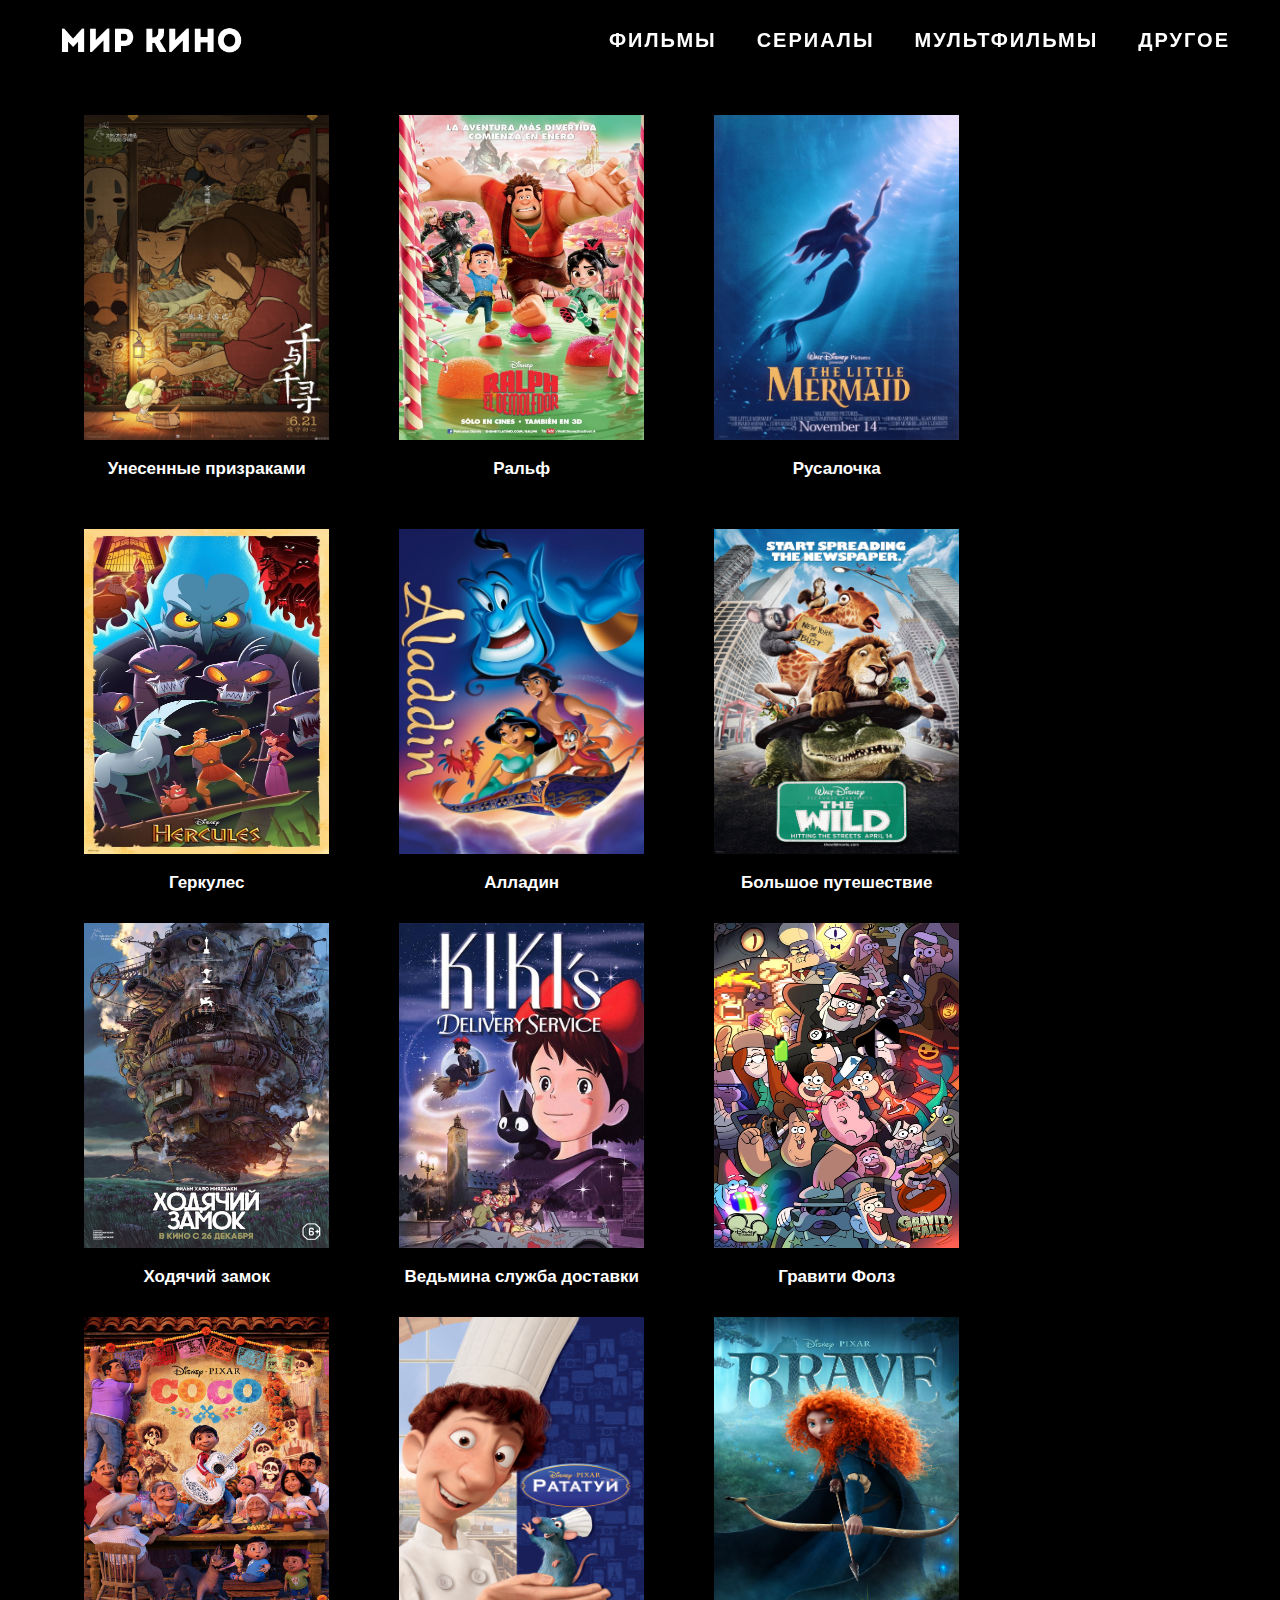
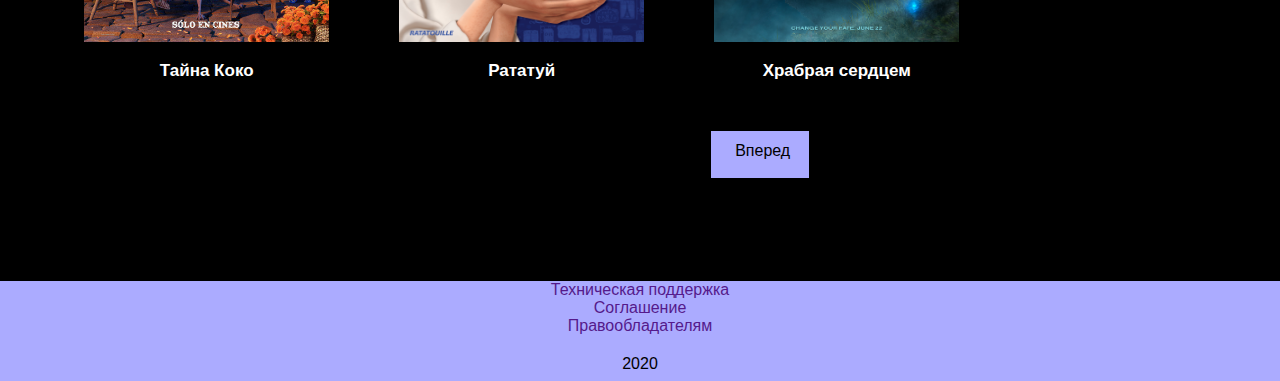
==== cartoons.html @ 436e0867 "Add files via upload" ====
<!DOCTYPE html>
<html>
<head>
	<title>Мультфильмы</title>
	<meta name="viewport" content="width=device-width, initial-scale=1, maximum-scale=1"> 
	<link rel="stylesheet" type="text/css" href="style1.css">
	<link rel="icon" href="assets\img\favicon.ico">	

	<script src="https://code.jquery.com/jquery-3.5.1.slim.min.js"></script>	
	<script type="text/javascript" src="burger.js"></script>
</head>
<body bgcolor= "black">
	<header class="headr">
			<div class='containers'>
				<div class="headrbody">
					<a href="index.html" class="headrlogo">
						<img src="assets\img\миркино2.png" >
					</a>
					<div class="headrburger">
						<span></span>
					</div>
					<nav class="headrmenu">
						<ul class="headrlist">
							<li>
								<a href="movies.html" class="headrlink">Фильмы</a>
								<ul class="submenu">
 				<li><a href="">Комедии</a></li>
 				<li><a href="">Ужасы</a></li>
 				<li><a href="">Триллеры</a></li>
 				<li><a href="">Приключения</a></li>
 				<li><a href="">Marvel</a></li>
 				<li><a href="">Фентези</a></li>
 			</ul>
							</li>
							<li>
								<a href="serial.html" class="headrlink">Сериалы</a>
								<ul class="submenu">
 				<li><a href="">Комедии</a></li>
 				<li><a href="">Ужасы</a></li>
 				<li><a href="">Триллеры</a></li>
 				<li><a href="">Netflix</a></li>
 			</ul>
							</li>
							<li>
								<a href="cartoons.html" class="headrlink">Мультфильмы</a>
								<ul class="submenu">
 				<li><a href="">Комедии</a></li>
 				<li><a href="">Ужасы</a></li>
 				<li><a href="">Триллеры</a></li>
 				<li><a href="">Приключения</a></li>
 				<li><a href="">Драмы</a></li>
 				<li><a href="">Фентези</a></li>
 			</ul>
							</li>
							<li>
								<a href="news.html" class="headrlink">Другое</a>
							</li>
						</ul>
					</nav>
				</div>
			</div>
		</header>
		
	<script type="text/javascript" src="script2.js"></script>
	<div class="wrapper">
	<div class="content">
	 <div class="movlist2">
	 	<div id = 'page01' style="display: inline-block;
    vertical-align: top;">
    <div class="box">
	<a href="">
			<img class="poster_img " src="assets\img\диснеевскиемультики\унесенные призраками.jpg">
		<br><strong class="poster_title">Унесенные призраками</strong>
	</a>
</div>
	<div class="box">
	<a href="" >
			<img class="poster_img " src="assets\img\диснеевскиемультики\ральф.jpg"><br><strong class="poster_title">Ральф</strong>
	</a>
</div>
<div class="box">
	<a href="" class="box">
			<img class="poster_img " src="assets\img\диснеевскиемультики\русалочка.jpg">
			<br><strong class="poster_title">Русалочка</strong>
	</a>
</div>
<div class="box">
	<a href="">
			<img class="poster_img " src="assets\img\диснеевскиемультики\геркулес.jpg">
			<br><strong class="poster_title">Геркулес</strong>
	</a>
</div>
<div class="box">
	<a href="">
			<img class="poster_img " src="assets\img\диснеевскиемультики\алладин.jpg">
			<br><strong class="poster_title">Алладин</strong>
	</a>
</div>
<div class="box">
	<a href="">
			<img class="poster_img " src="assets\img\диснеевскиемультики\большоепутешествие.jpg">
			<br><strong class="poster_title">Большое путешествие</strong>
	</a>
</div>

<div class="box">
	<a href="">
			<img class="poster_img " src="assets\img\диснеевскиемультики\ходячий замок.jpg">
		<br><strong class="poster_title">Ходячий замок</strong>
	</a>
</div>
<div class="box">
	<a href="">
			<img class="poster_img " src="assets\img\диснеевскиемультики\ведьдмина служба.jpeg">
		<br><strong class="poster_title">Ведьмина служба доставки</strong>
	</a>
</div>
<div class="box">
	<a href="">
			<img class="poster_img " src="assets\img\диснеевскиемультики\гравитифолз.jpg">
		<br><strong class="poster_title">Гравити Фолз</strong>
	</a>
</div>
<div class="box">
	<a href="">
			<img class="poster_img " src="assets\img\диснеевскиемультики\тайнакоко.jpg">
		<br><strong class="poster_title">Тайна Коко</strong>
	</a>
</div>
<div class="box">
	<a href="">
			<img class="poster_img " src="assets\img\диснеевскиемультики\рататуй.jpg">
		<br><strong class="poster_title">Рататуй</strong>
	</a>
</div>
<div class="box">
	<a href="">
			<img class="poster_img " src="assets\img\диснеевскиемультики\храбрая.jpg">
		<br><strong class="poster_title">Храбрая сердцем</strong>
	</a>
</div>
<div class="buttons">
	<div ></div>
<div class="button" id="bt2">
<a href = '#' onclick = "document.getElementById('page01').style.display='none'; document.getElementById('page02').style.display='block';">Вперед</a>
</div>
</div>
</div>
<div id = 'page02' style='display: none'><div class="box">
	<a href="">
			<img class="poster_img " src="assets\img\диснеевскиемультики\принцесса и лягушка.jpg">
		<br><strong class="poster_title">Принцесса и лягушка</strong>
	</a>
</div>
<div class="box">
	<a href="">
			<img class="poster_img " src="assets\img\диснеевскиемультики\питерпэн.jpg">
		<br><strong class="poster_title">Питер Пэн</strong>
	</a>
</div>
<div class="box">
	<a href="">
			<img class="poster_img " src="assets\img\диснеевскиемультики\мулан.jpg">
		<br><strong class="poster_title">Мулан</strong>
	</a>
</div>
<div class="box">
	<a href="">
			<img class="poster_img " src="assets\img\диснеевскиемультики\моана.jpg">
		<br><strong class="poster_title">Моана</strong>
	</a>
</div>
<div class="box">
	<a href="">
			<img class="poster_img " src="assets\img\диснеевскиемультики\кунфупанда.jpg">
		<br><strong class="poster_title">Кунфу-панда</strong>
	</a>
</div>
<div class="box">
	<a href="">
			<img class="poster_img " src="assets\img\диснеевскиемультики\в поисках немо.jpg">
		<br><strong class="poster_title">В поисках Немо</strong>
	</a>
</div>
<div class="box">
	<a href="">
			<img class="poster_img " src="assets\img\диснеевскиемультики\анастасия.jpg">
		<br><strong class="poster_title">Анастасия</strong>
	</a>
</div>
<div class="box">
	<a href="">
			<img class="poster_img " src="assets\img\диснеевскиемультики\зверополис.jpg">
		<br><strong class="poster_title">Зверополис</strong>
	</a>
</div>
<div class="box">
	<a href="">
			<img class="poster_img " src="assets\img\диснеевскиемультики\красавицаичудовище.jpg">
		<br><strong class="poster_title">Красавица и чудовище</strong>
	</a>
</div>
<div class="box">
	<a href="">
			<img class="poster_img " src="assets\img\диснеевскиемультики\мадагаскар.jpg">
		<br><strong class="poster_title">Мадагаскар</strong>
	</a>
</div>
<div class="box">
	<a href="">
			<img class="poster_img " src="assets\img\диснеевскиемультики\суперсемейка.jpg">
		<br><strong class="poster_title">Суперсемейка</strong>
	</a>
</div>
<div class="box">
	<a href="">
			<img class="poster_img " src="assets\img\диснеевскиемультики\шрек.jpg">
		<br><strong class="poster_title">Шрек</strong>
	</a>
</div>
<div class="buttons">
<div class="button">
<a href = '#' onclick = "document.getElementById('page02').style.display='none'; document.getElementById('page01').style.display='block';">Назад</a>
</div>
</div>
<div class="buttons">
<div class="button2">
 <a  href = '#' onclick = "document.getElementById('page02').style.display='none'; document.getElementById('page03').style.display='block';">Вперед</a>
</div>
</div>
</div>

<div id = 'page03' style="display: none;">
<div class="box">
	<a href="">
			<img class="poster_img " src="assets\img\диснеевскиемультики\смерть.jpg">
		<br><strong class="poster_title">Любовь, смерть и роботы</strong>
	</a>
</div>
<div class="box">
	<a href="">
			<img class="poster_img " src="assets\img\хеллоуин\коралинавстране.jpg">
		<br><strong class="poster_title">Коралина в стране Кошмаров</strong>
	</a>
</div>
	<div class="box">
	<a href="" >
			<img class="poster_img " src="assets\img\хеллоуин\трупневесты.jpg">
			<br><strong class="poster_title">Труп невесты</strong>
	</a>
</div>
<div class="box">
	<a href="" class="box">
			<img class="poster_img " src="assets\img\хеллоуин\кошмарпередрождеством.jpg">
			<br><strong class="poster_title">Кошмар перед Рождеством</strong>
	</a>
</div>
<div class="box">
	<a href="">
			<img class="poster_img " src="assets\img\диснеевскиемультики\братец.jpg">
			<br><strong class="poster_title">Братец медвежонок</strong>
	</a>
</div>
<div class="box">
	<a href="">
			<img class="poster_img " src="assets\img\диснеевскиемультики\дом.jpg">
			<br><strong class="poster_title">Дом</strong>
	</a>
</div>
<div class="box">
	<a href="">
			<img class="poster_img " src="assets\img\диснеевскиемультики\вгости.jpg">
			<br><strong class="poster_title">В гости к Робинсонам</strong>
	</a>
</div>
<div class="box">
	<a href="">
			<img class="poster_img " src="assets\img\диснеевскиемультики\чипидейл.jpg">
			<br><strong class="poster_title">Чип и Дейл спешат на помощь</strong>
	</a>
</div>
<div class="buttons">
<div class="button">
<a href = '#'  onclick = "document.getElementById('page03').style.display='none'; document.getElementById('page02').style.display='block';">Назад</a>
</div>
</div>
</div>
</div>
</div>
<div class="footer">
       <a href="">Техническая поддержка</a> <br>
       <a href="">Соглашение</a> <br>
       <a href=""> Правообладателям</a><br>
        <p>2020
        </p>  
        </div>
</div>
</body>
</html>
---- style1.css ----
* {
  margin: 0;
  padding: 0;
}
html,
body {
  height: 100%;
}
.wrapper {
  display: flex;
  flex-direction: column;
  min-height: 100%;
  position: relative;
}

/*FOOTER*/
.footer {
  flex: 0 0 auto;
}
.footer{
  background-color: #ababff;
  width: 100%;
  height: 100px;
  text-align: center;
  flex: 0 0 auto;
}
.footer p{
  margin-top: 20px;
  color: black;
  font-family: "Gothic", sans-serif;
}
.footer a{
  text-decoration:none;
  font-family: 'Gothic', sans-serif; 
  margin-top: 5px;
  size: 10px    color: black;
  }

/*HEADER*/
body{
  background-attachment: fixed;
}
.headrburger {
  display: none;
}
.headr {
  position: fixed;
  width: 100%;
  top: 0;
  left: 0;
  z-index: 50;
}
.headr::before {
  content: '';
  position: absolute;
  top: 0;
  left: 0;
  width: 100%;
  height: 100%;
  background-color: black;
  z-index: 2;
}
.containers {
  max-width: 1180px;
  margin: 0px auto;
  padding: 0px 10px;
}
.headrbody {
  position: relative;
  display: flex;
  justify-content: space-between; 
  height: 80px;
  align-items: center;
}
.headrlogo {
  flex: 0 0 200px;
  overflow: hidden;
  position: relative;
  z-index: 3;
}
.headrlogo img{
  max-width: 100%;
  display: block;
}

.headrlist{
  text-align: center;
  display: flex;
  position: relative;
  z-index: 2;
}
.headrlist li{
  list-style: none;
  margin: 0px 0px 0px 20px;
}
.headrlink {
  color: white;
  text-transform: uppercase;
  font-size: 18px;
  font-weight: 900;
  text-decoration: none;
}

.headrlist li a:hover { color: #ababff; }
.submenu li a:hover{
  color:black;

}
.submenu {
  background: #ababff;
  position: absolute;
  left:0;
  top: 90%;
  z-index: 5;
  width: 660px;
  opacity: 0;
  text-align: left;
  transform: scaleY(0);
  transform-origin: 0 0;
  transition: .5s ease-in-out;
}
.submenu a {
  color: white;
  text-align: center;
  padding: 10px 0px;
  font-size: 17px;
  border-bottom: 3px solid rgba(255,255,255,.1);
}
.submenu li:last-child a { border-bottom: none; }
.submenu li{
    float: left;
    position: relative;
}
.submenu li>ul{
    position: absolute;
    top: 50px;;
    display: none;
}
.submenu li:hover>ul{
    display: block;
    width: 250px;
}
.submenu li:hover >ul>li{
    float: none;
}
.headrlist > li:hover .submenu {
  opacity: 1;
  transform: scaleY(1);
}
.headrlist a {
  text-decoration: none;
  display: block;
  position: relative;
  line-height: 110px;
  padding-left: 20px;
  font-size: 20px;
  letter-spacing: 2px;
  font-family: 'Century Gothic', sans-serif;
  font-weight: bold;
  color: white;
  transition:.3s linear;
}
/*SLAIDER*/
.gallery{
  position: relative;
    width: 1200px;
    text-align: center;
    margin: 85px 0 0 160px ; 
}

.photo{
    position: relative;
    width: 100%;
    
}

.photo img{
    width: 100%;
    position: absolute;
    opacity: 0;
    left: 0;
    transition: opacity 3s;
}

.photo img.shown{
     opacity: 1;
}

.prv_b, .nxt_b{
position:absolute;
top:0;
display:block;
width:150px;
height:670px;
cursor:pointer;
}
.prv_b:hover, .nxt_b:hover{opacity:.6;}
.prv_b{
left:0;
background: no-repeat;
}
.nxt_b{
right:0;
background: no-repeat;
}
/*LINE*/
.title{
  padding: 700px 0 0 0;
    text-align: center;
}

.title h2 {
    color: #FFF;
    display: inline-block;
    font-size: 24px;
    overflow: hidden;
}

.title h2:before,
.title h2:after {
    content: '';
    display: inline-block;
    vertical-align: middle;
    box-sizing: border-box;
    width: 100%;
    height: 2px;
    background: #ccc;
    border: solid #ccc;
    border-width: 0 25px;
    margin-left: 10px;
    margin-right: 10px;
  }

h2{
   font-family: 'Century Gothic', sans-serif;
}
.title h2:before {
    margin-left: -100%;
}

.title h2:after {
    margin-right: -100%;
}
/*CONTENT*/

.content {
  flex: 1 0 auto;
  margin: 25px 100px 100px 120px; 
}

.box{
  display: inline-block;
  vertical-align: top;
  margin-bottom:  20px;
  vertical-align: top;
  margin-right: auto;
  margin-left: auto;
  margin-right: auto;
  margin-left: auto;
  width: 311px;
  font-family: 'Century Gothic', sans-serif;
  text-align: center;
}
.box a{
  text-decoration: none; 
}
.movlist{
  width: 100%
}
.movlist2{
  margin-top: 90px;
}
.poster_img {
  height: 325px;
  width: 245px;
  margin-left: 32px;
  margin-top: 10px;
  margin-bottom: 20px;
}
.poster_title{
  font-size: 18px;
  color: white;
  margin-top: 20px;
}

/*MATRIX*/
.video{
  width: 100%;
  height: 450px;
}

.description{
  font-family: 'Verdana', sans-serif;
  position: relative;
  margin-top: 110px;
  color: white;
  text-align: justify;
  height: 900px;
}
.description h2{
  text-align: center;
  color:white;
  margin-bottom: 35px;
}
.discr_poster_img{
  height: 375px;
  width: 295px;
  float: left;
  margin-bottom: 20px;
}
.descr{
  width: 295px;
}
.und{
  margin-bottom: 10px;
}
#und{
  color: #a0a0fe;
}
.film-content{
  position: flex;
  width: 900px;
  margin: -700px 0 0 340px;
  font-family: 
}
.kp-rate,
.imdb-rate {
  display: inline-block;
  float: left;
  font-weight: 700;
  color: white;
  float: right;
}

.imdb-rate {
  margin-right: 12px;
}

.kp-rate:before,
.imdb-rate:before {
  display: inline-block;
  margin-right: 5px;
  border-radius: 3px;
  padding: 2px 5px 0 5px;
  font-weight: 400;
  content: attr(data-label);
  color: white;
}
.kp-rate:before {
  background-color: #F60;
  color: #FFF;
}

.imdb-rate:before {
  background-color: #02acd3;
  color: #fff;
}

/*CARTOONS*/
.button a, 
.button2 a{
  color: black; /* цвет текста */
  text-decoration: none; /* убирать подчёркивание у ссылок */
  user-select: none; /* убирать выделение текста */
  font-family: 'Century Gothic', sans-serif;
}
.buttons{
  display: inline-block;
}
.button{
  background: #ababff; /* фон кнопки */
  padding: .7em 1.5em; /* отступ от текста */
  outline: none; /* убирать контур в Mozilla */
  height: 25px;
  width: 50px; 
  margin-top: 30px; 
  margin-left: 540px;
}
#bt2{
  margin-left: 660px; 
}
.button2{
  background: #ababff; /* фон кнопки */
  padding: .7em 1.5em; /* отступ от текста */
  outline: none; /* убирать контур в Mozilla */
  height: 25px;
  width: 50px; 
  margin-top:  30px
  margin-left: 700px;
}
#page01 {
  display: flex;
}
#page02{
  display: flex;
}
#page03{
  display: flex;
}
/*NEWS*/
.anons-readmore a{
  color:#ababab;
  font-size:10pt;
  padding-top:2px; 
  float: right;
  text-decoration-line: none;
}
.anons-date-new {
  font:15px Arial;
  color:#ababff;
  float:right;
  width:130px;
  text-align:right;
}
.relative {
  position:relative;
  overflow:auto;
}
.shiftup10 {
  padding-top:10px;
}
.clear {
  display:block;
  clear:both;
  height:0;
  font-size:0;
  margin-bottom: 20px;
}
.anons-text {
  font-size:15px;
  color:white;
  line-height:25px;
  margin-left: 130px;
  font-family: 'Arial';
}
.new{
  color: white;
  font-family: "Century Gothic", sans-serif;
  text-align: center;
}
.newsimg {
  border:solid 1px #ababff;
  background:#ababff;
  padding:3px;
  margin-right:25px;
}
.nwtitle h3 a{
  color: #ababff;
  text-decoration: none;
  font-family: "Century Gothic", sans-serif;
}
.nwtitle h3 a:hover{
  color:;
}
.titlenew{
  color: #ababff;
  text-decoration: none;
  font-family: "Century Gothic", sans-serif;
}

/*MEDIA*/
@media (max-width: 767px){
   .headrbody {
    height: 50px;
  }
  .headrlogo{
    flex: 0 0 100px;
  }
  .headrburger {
    display: block;
    position: relative;
    width: 30px;
    height: 20px;
    z-index: 3;
    margin-left: 50px;
  }
  .headrbody{
    width: 100%;
  }
  .headrburger span{
    position: absolute;
    background-color: white;
    left: 0px;
    height: 2px;
    top: 9px;
    width: 100%;
  }
  .headrburger::before ,
  .headrburger::after {
    content: '';
    background-color: white;
    position: absolute;
    height: 2px;
    width: 100%;
    left: 0px;
  }
  .headrburger::before {
    bottom: 0;
  }
  .headrburger::after {
    top: 0;
  }
  .headrmenu {
    position: fixed;
    top: -100%;
    overflow: auto;
    left: 0;
    width: 100%;
    height: 50px;
    padding: 70px 10px 20px 40px;
    z-index: 0;
  }
  .active{
    transition: all 0.3s ease 0s;
  }
  .headrmenu.active{
    top: 0;
    background-color: #ababff;
    text-align: right;
    height: 95px;
  }
  .contents.active{
    padding: 275px 0px 0px 0px;
  }
  .headrburger.active span{
    transform: scale(0);
  }
  .headrburger.active::before{
    transform: rotate(45deg);
    bottom: 9px;
  }
  .headrburger.active::after{
    transform: rotate(-45deg);
    top: 9px;
  }
  .headrlist li a:hover { 
    color:black;
  }
  body.lock{
    overflow: hidden;
  }
  .submenu{
    display: none;
  }
}

@media (max-width: 1400px){
  .gallery{
    max-width: 100%;
    margin:85px 0  0 120px;
  }
  .prv_b, .nxt_b{
    height: 600px;
  }
  .content{
    margin:0 0 8% 4%;
  }
  .box{
    max-width: 100%;
    margin-right: auto;
    margin-left: auto;
  }
  .movlist2{
    margin-top: 105px;
    margin-left: auto;
    margin-right: 40px;
  }
  .title{
    padding: 690px 0 0 0;
  }
  .poster_img{
    margin-right: auto;
    margin-left: auto;
    margin-bottom: 15px;
  } 
  .poster_title{
    font-size: 17px;
    color: white;
  }
  .poster_title strong{
    float: left;
    margin-left: 55px;
    margin-right: 25px;
  }
  
}
@media (max-width: 1199px){
  .gallery{
    max-width: 100%;
    margin:85px 0 0 0;
  }
  .prv_b, .nxt_b{
    height: 550px;
  }
  .content{
    margin:0 0 3% 8%;
  }
  .movlist2{
    margin-top: 105px;
    margin-left: auto;
    margin-right: 40px;
  }
  .title{
    padding: 690px 0 10px 0;
  }
  .poster_img{
    width: 245px ;
    height: 335px;
    margin-left:25px;
    margin-right: 15px;
    margin-bottom: 15px;
  }
  .poster_title{
    font-size: 16px;
    color: white;
    margin-top:  0px;
  }
  .box{
    text-align: center;
    margin-right: auto;
    margin-left: auto;
  }
  .button{
    margin-left: 405px;
  }
  #bt2{
    margin-left: 510px; 
  }
  .film-content{
    width: 700px;
  }
}

@media (max-width: 767px){
  .gallery{
    width:100%;
    margin:35px 0 0 0;
  }
  .prv_b, .nxt_b{
    height: 350px;
  }
  .title{
    padding: 440px 0 0 0;
  }
  .poster_img{
    width: 245px ;
    height: 335px;
    margin-left:25px;
    margin-right: 15px;
    margin-bottom: 15px;
  }
  .content{
    margin: 0 0 3% 8%;
  }
  .movlist{
    margin-left: auto;
    margin-right: auto; 
  }
  .movlist2{
    margin-top: 105px;
    margin-left: auto;
    margin-right: 40px;
  }
  .box{
    text-align: center;
    margin-right: auto;
    margin-left: auto;
  }
  .poster_title{
    font-size: 15px;
    color: white;
    margin-top:  0px;
  }
  .description{
    height: 1100px;
  }
  .descr{
    width: 100%;
  }
  .film-content{
   position: flex;
   width: 100%;
   margin:0 0 0 0;
  }
  .kp-rate,
  .imdb-rate {
    display: inline-block;
    float: left;
    font-weight: 700;
    margin-top: 25px;
    color: white;
  } 
  .imdb-rate {
    margin-right: 12px;
  }

  .kp-rate:before,
  .imdb-rate:before {
    display: inline-block;
    margin-right: 5px;
    border-radius: 3px;
    padding: 2px 5px 0 5px;
    font-weight: 400;
    content: attr(data-label);
    color: white;
  }
  .kp-rate:before {
    background-color: #F60;
    color: #FFF;
  }
  .und{
   margin-left: 25px;
  }
  .imdb-rate:before {
    background-color: #02acd3;
    color: #fff;
  }
  .discr_poster_img{
    height: 355px;
    width: 275px;
    margin-right: 15px;
    padding-right:  15px;
  }
  .button{
    margin-left: 225px;
  }
  #bt2{
    margin-left: 320px; 
  }
}
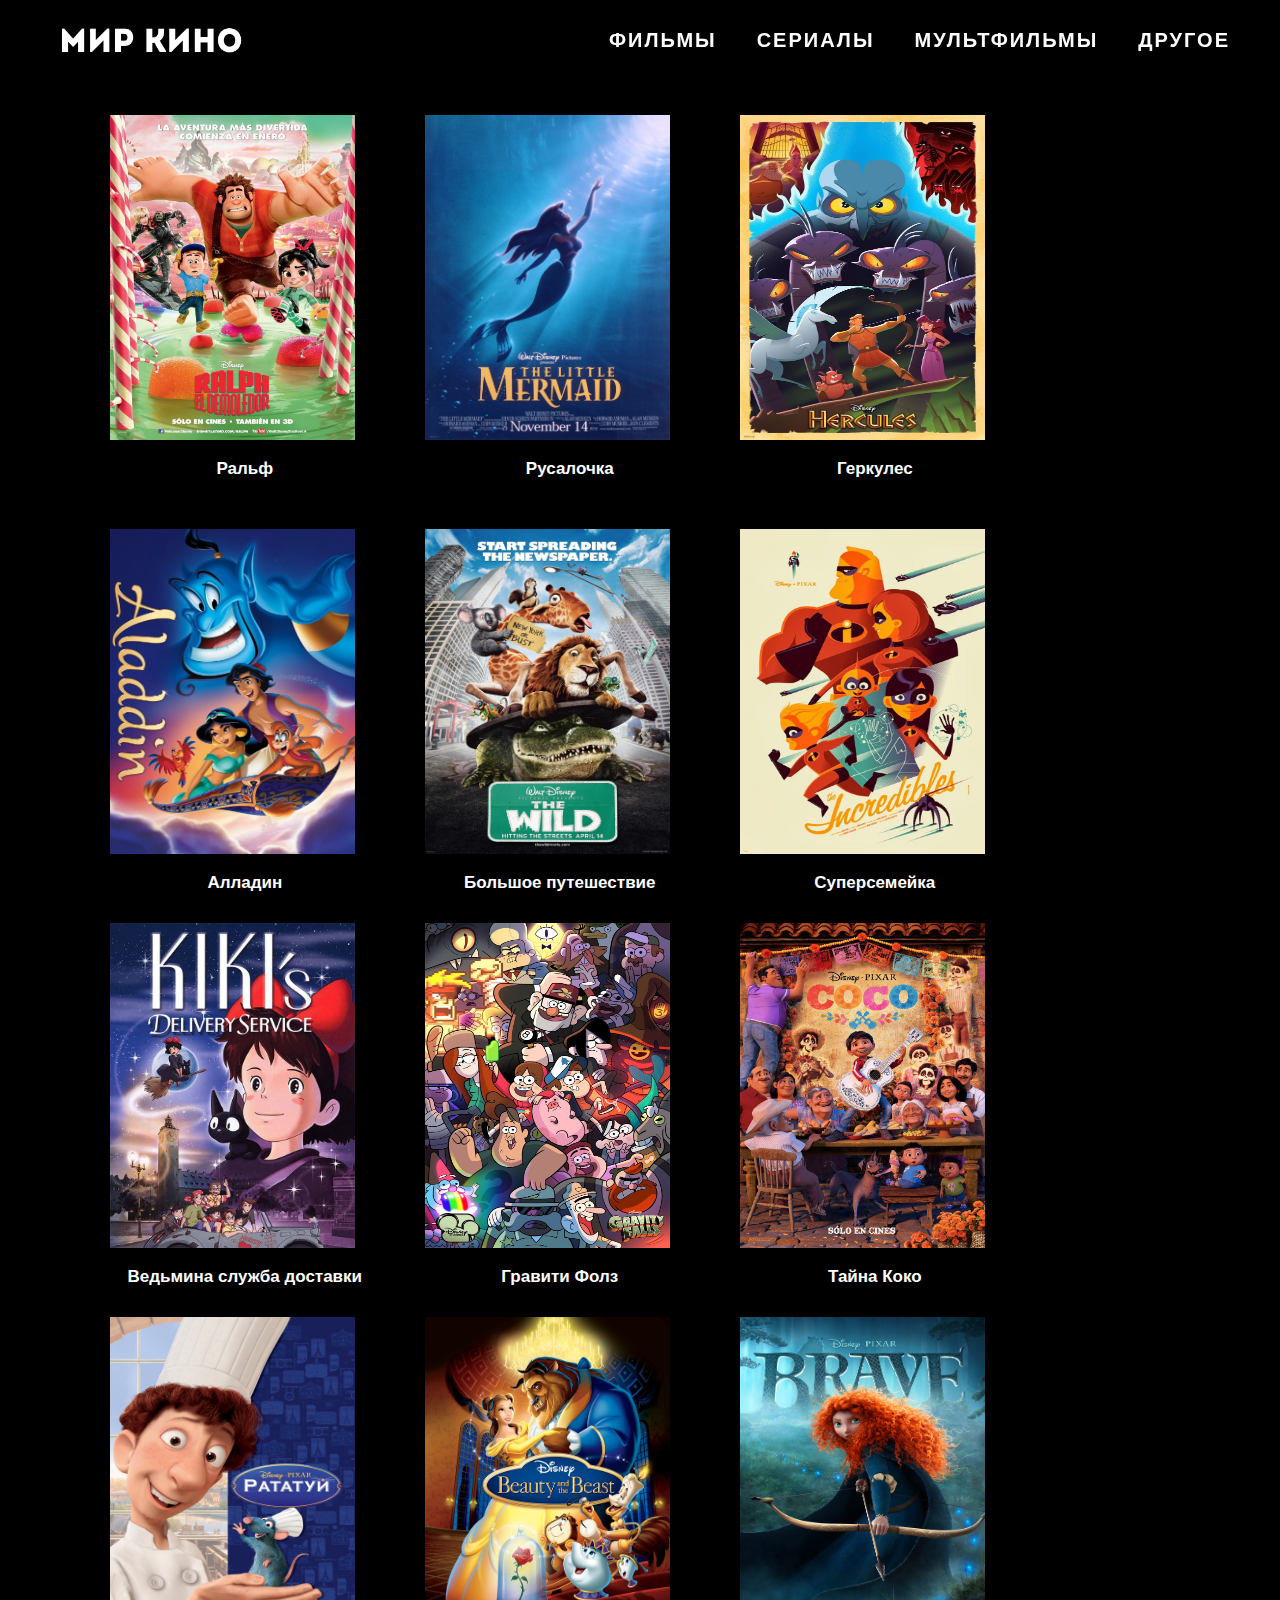
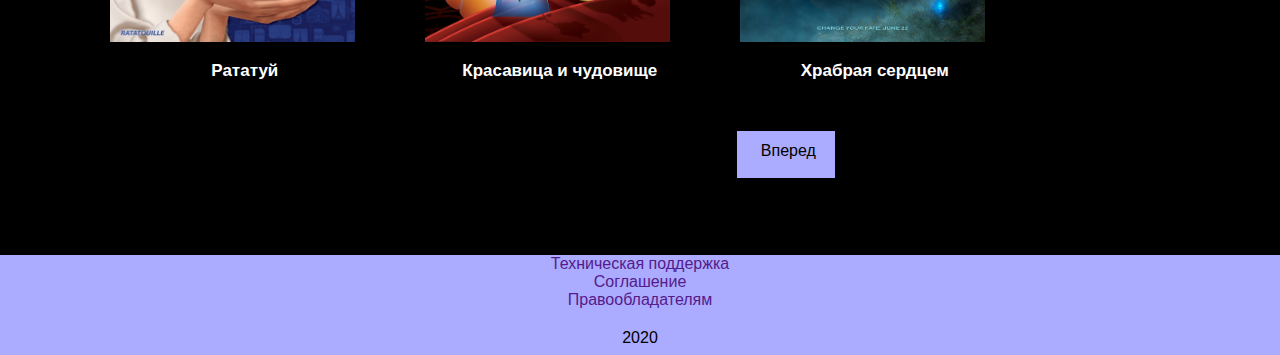
==== commit 68e804fe: "Add files via upload" ====
--- a/cartoons.html
+++ b/cartoons.html
@@ -67,12 +67,7 @@
 	 <div class="movlist2">
 	 	<div id = 'page01' style="display: inline-block;
     vertical-align: top;">
-    <div class="box">
-	<a href="">
-			<img class="poster_img " src="assets\img\диснеевскиемультики\унесенные призраками.jpg">
-		<br><strong class="poster_title">Унесенные призраками</strong>
-	</a>
-</div>
+    
 	<div class="box">
 	<a href="" >
 			<img class="poster_img " src="assets\img\диснеевскиемультики\ральф.jpg"><br><strong class="poster_title">Ральф</strong>
@@ -103,10 +98,11 @@
 	</a>
 </div>
 
-<div class="box">
-	<a href="">
-			<img class="poster_img " src="assets\img\диснеевскиемультики\ходячий замок.jpg">
-		<br><strong class="poster_title">Ходячий замок</strong>
+
+<div class="box">
+	<a href="">
+			<img class="poster_img " src="assets\img\диснеевскиемультики\суперсемейка.jpg">
+		<br><strong class="poster_title">Суперсемейка</strong>
 	</a>
 </div>
 <div class="box">
@@ -131,6 +127,12 @@
 	<a href="">
 			<img class="poster_img " src="assets\img\диснеевскиемультики\рататуй.jpg">
 		<br><strong class="poster_title">Рататуй</strong>
+	</a>
+</div>
+<div class="box">
+	<a href="">
+			<img class="poster_img " src="assets\img\диснеевскиемультики\красавицаичудовище.jpg">
+		<br><strong class="poster_title">Красавица и чудовище</strong>
 	</a>
 </div>
 <div class="box">
@@ -176,6 +178,7 @@
 		<br><strong class="poster_title">Кунфу-панда</strong>
 	</a>
 </div>
+
 <div class="box">
 	<a href="">
 			<img class="poster_img " src="assets\img\диснеевскиемультики\в поисках немо.jpg">
@@ -194,10 +197,11 @@
 		<br><strong class="poster_title">Зверополис</strong>
 	</a>
 </div>
-<div class="box">
-	<a href="">
-			<img class="poster_img " src="assets\img\диснеевскиемультики\красавицаичудовище.jpg">
-		<br><strong class="poster_title">Красавица и чудовище</strong>
+
+<div class="box">
+	<a href="">
+			<img class="poster_img " src="assets\img\диснеевскиемультики\унесенные призраками.jpg">
+		<br><strong class="poster_title">Унесенные призраками</strong>
 	</a>
 </div>
 <div class="box">
@@ -208,8 +212,8 @@
 </div>
 <div class="box">
 	<a href="">
-			<img class="poster_img " src="assets\img\диснеевскиемультики\суперсемейка.jpg">
-		<br><strong class="poster_title">Суперсемейка</strong>
+			<img class="poster_img " src="assets\img\диснеевскиемультики\ходячий замок.jpg">
+		<br><strong class="poster_title">Ходячий замок</strong>
 	</a>
 </div>
 <div class="box">
--- a/style1.css
+++ b/style1.css
@@ -162,6 +162,7 @@
 }
 /*SLAIDER*/
 .gallery{
+  display: flex;
   position: relative;
     width: 1200px;
     text-align: center;
@@ -263,6 +264,7 @@
 }
 .box a{
   text-decoration: none; 
+  margin-right:  20px;
 }
 .movlist{
   width: 100%
@@ -281,8 +283,11 @@
   font-size: 18px;
   color: white;
   margin-top: 20px;
-}
-
+  margin-left: 45px;
+}
+.poster_title strong{
+
+}
 /*MATRIX*/
 .video{
   width: 100%;
@@ -459,12 +464,12 @@
 }
 
 /*MEDIA*/
-@media (max-width: 767px){
+@media (max-width: 768px){
    .headrbody {
     height: 50px;
   }
   .headrlogo{
-    flex: 0 0 100px;
+    flex: 0 0 200px;
   }
   .headrburger {
     display: block;
@@ -507,7 +512,7 @@
     left: 0;
     width: 100%;
     height: 50px;
-    padding: 70px 10px 20px 40px;
+    padding: 30px 10px 0 40px;
     z-index: 0;
   }
   .active{
@@ -544,7 +549,7 @@
   }
 }
 
-@media (max-width: 1400px){
+@media (max-width: 1441px) and (min-width: 1200px){
   .gallery{
     max-width: 100%;
     margin:85px 0  0 120px;
@@ -553,10 +558,9 @@
     height: 600px;
   }
   .content{
-    margin:0 0 8% 4%;
+    margin:0 0 6% 6%;
   }
   .box{
-    max-width: 100%;
     margin-right: auto;
     margin-left: auto;
   }
@@ -572,6 +576,7 @@
     margin-right: auto;
     margin-left: auto;
     margin-bottom: 15px;
+    
   } 
   .poster_title{
     font-size: 17px;
@@ -579,12 +584,12 @@
   }
   .poster_title strong{
     float: left;
-    margin-left: 55px;
+    margin-left: 35px;
     margin-right: 25px;
   }
   
 }
-@media (max-width: 1199px){
+@media (max-width: 1200px) and (min-width: 991px) {
   .gallery{
     max-width: 100%;
     margin:85px 0 0 0;
@@ -593,7 +598,7 @@
     height: 550px;
   }
   .content{
-    margin:0 0 3% 8%;
+    margin:0 0 2% 8%;
   }
   .movlist2{
     margin-top: 105px;
@@ -631,26 +636,26 @@
   }
 }
 
-@media (max-width: 767px){
+@media (max-width: 992px) and (min-width: 768px) {
   .gallery{
     width:100%;
     margin:35px 0 0 0;
   }
   .prv_b, .nxt_b{
-    height: 350px;
+    height: 550px;
   }
   .title{
-    padding: 440px 0 0 0;
+    padding: 560px 0 0 0;
   }
   .poster_img{
-    width: 245px ;
-    height: 335px;
+    width: 225px ;
+    height: 315px;
     margin-left:25px;
     margin-right: 15px;
     margin-bottom: 15px;
   }
   .content{
-    margin: 0 0 3% 8%;
+    margin: 0 0 1% 5%;
   }
   .movlist{
     margin-left: auto;
@@ -659,9 +664,10 @@
   .movlist2{
     margin-top: 105px;
     margin-left: auto;
-    margin-right: 40px;
+    margin-right: auto;
   }
   .box{
+    width: 300px;
     text-align: center;
     margin-right: auto;
     margin-left: auto;
@@ -670,6 +676,7 @@
     font-size: 15px;
     color: white;
     margin-top:  0px;
+    margin-left: 20px; 
   }
   .description{
     height: 1100px;
@@ -729,4 +736,314 @@
   }
 }
 
-
+@media (max-width: 768px) and (min-width: 576px) {
+  .gallery{
+    width:100%;
+    margin:35px 0 0 0;
+  }
+  .prv_b, .nxt_b{
+    height: 350px;
+  }
+  .title{
+    padding: 440px 0 0 0;
+  }
+  .poster_img{
+    width: 215px ;
+    height: 305px;
+    margin-left:25px;
+    margin-right: 15px;
+    margin-bottom: 15px;
+  }
+  .content{
+    margin: 0 0 auto 8%;
+  }
+  .movlist{
+    margin-left: auto;
+    margin-right: auto; 
+  }
+  .movlist2{
+    margin-top: 105px;
+    margin-left: auto;
+    margin-right: 40px;
+  }
+  .box{
+    width: 300px;
+    text-align: center;
+    margin-right: auto;
+    margin-left: auto;
+  }
+  .poster_title{
+    font-size: 15px;
+    color: white;
+    margin-top:  0px;
+  }
+  .description{
+    height: 1100px;
+  }
+  .descr{
+    width: 100%;
+  }
+  .film-content{
+   position: flex;
+   width: 100%;
+   margin:0 0 0 0;
+  }
+  .kp-rate,
+  .imdb-rate {
+    display: inline-block;
+    float: left;
+    font-weight: 700;
+    margin-top: 25px;
+    color: white;
+  } 
+  .imdb-rate {
+    margin-right: 12px;
+  }
+
+  .kp-rate:before,
+  .imdb-rate:before {
+    display: inline-block;
+    margin-right: 5px;
+    border-radius: 3px;
+    padding: 2px 5px 0 5px;
+    font-weight: 400;
+    content: attr(data-label);
+    color: white;
+  }
+  .kp-rate:before {
+    background-color: #F60;
+    color: #FFF;
+  }
+  .und{
+   margin-left: 25px;
+  }
+  .imdb-rate:before {
+    background-color: #02acd3;
+    color: #fff;
+  }
+  .discr_poster_img{
+    height: 355px;
+    width: 275px;
+    margin-right: 15px;
+    padding-right:  15px;
+  }
+  .button{
+    margin-left: 225px;
+    margin-bottom: 20px;
+  }
+  #bt2{
+    margin-left: 320px; 
+    margin-bottom: 20px;
+  }
+}
+@media (max-width: 576px) and (min-width: 375px) {
+  .gallery{
+   display: none;
+  }
+  .title{
+    padding: 60px 0 0 0;
+  }
+  .title h2{
+    font-size: 18px;
+  }
+  .poster_img{
+    width: 205px ;
+    height: 295px;
+    margin-left:25px;
+    margin-right: 15px;
+    margin-bottom: 15px;
+  }
+  .content{
+    margin: 0 0 0 4%;
+  }
+  .movlist{
+    margin-left: auto;
+    margin-right: auto; 
+  }
+  .movlist2{
+    margin-top: 105px;
+    margin-left: auto;
+    margin-right: 40px;
+  }
+  .box{
+    width: 250px;
+    text-align: center;
+    margin-right: auto;
+    margin-left: auto;
+    margin-bottom: 10px;
+  }
+  .poster_title{
+    font-size: 15px;
+    color: white;
+    margin-top:  0px;
+  }
+  .description{
+    height: 1100px;
+  }
+  .descr{
+    width: 100%;
+  }
+  .film-content{
+   position: flex;
+   width: 100%;
+   margin:0 0 0 0;
+  }
+  .kp-rate,
+  .imdb-rate {
+    display: inline-block;
+    float: left;
+    font-weight: 700;
+    margin-top: 25px;
+    color: white;
+  } 
+  .imdb-rate {
+    margin-right: 12px;
+  }
+
+  .kp-rate:before,
+  .imdb-rate:before {
+    display: inline-block;
+    margin-right: 5px;
+    border-radius: 3px;
+    padding: 2px 5px 0 5px;
+    font-weight: 400;
+    content: attr(data-label);
+    color: white;
+  }
+  .kp-rate:before {
+    background-color: #F60;
+    color: #FFF;
+  }
+  .und{
+   margin-left: 25px;
+  }
+  .imdb-rate:before {
+    background-color: #02acd3;
+    color: #fff;
+  }
+  .discr_poster_img{
+    height: 355px;
+    width: 275px;
+    margin-right: 15px;
+    padding-right:  15px;
+  }
+  .button{
+    margin-left: 155px;
+    margin-bottom: 20px;
+  }
+  #bt2{
+    margin-left: 255px; 
+    margin-bottom: 20px;
+  }
+}
+@media (max-width: 375px) and (min-width: 200px){
+  .gallery{
+    display: none;
+  }
+  .title{
+    padding: 65px 0 0 0;
+  }
+  .title h2{ 
+    font-size: 14px;
+  }
+  .poster_img{
+    width: 180px ;
+    height: 230px;
+    margin-left:0;
+    margin-right: 0;
+    margin-bottom: 0px;
+    margin-top: 0; 
+  }
+  .content{
+    margin: 0 0 0 0;
+  }
+  .movlist{
+    margin-left: auto;
+    margin-right: auto; 
+  }
+  .movlist2{
+    margin-top: 105px;
+    margin-left: auto;
+    margin-right: 40px;
+  }
+  .box{
+    width: 180px;
+    text-align: center;
+    margin-right: 5%;
+    margin-left: 25%;
+    margin-bottom: 0px;
+  }
+  .box a{
+    margin: 0 0 0 0;
+  }
+  strong.poster_title {
+    margin-right:0;
+    margin-right: 0;
+  }
+  .poster_title{
+    font-size: 8px;
+    color: white;
+    margin-top:  0px;
+    margin-right:10px;
+    margin-left:0;
+  }
+  .description{
+    margin-left: 9%;
+    height: 1000px;
+  }
+  .descr{
+    width: 100%;
+  }
+  .film-content{
+    margin-left: 9%;
+   position: flex;
+   width: 100%;
+   margin:0 0 0 0;
+  }
+  .film-content p{
+    font-size: 10px;
+  }
+  .kp-rate,
+  .imdb-rate {
+    display: inline-block;
+    float: left;
+    font-weight: 700;
+    margin-left: 20px;
+    color: white;
+    font-size: 10px;
+  } 
+  .imdb-rate {
+    margin-right: 12px;
+  }
+
+  .kp-rate:before,
+  .imdb-rate:before {
+    display: inline-block;
+    margin-right: 5px;
+    border-radius: 3px;
+    padding: 2px 5px 0 5px;
+    font-weight: 400;
+    content: attr(data-label);
+    color: white;
+  }
+  .kp-rate:before {
+    background-color: #F60;
+    color: #FFF;
+  }
+  .und{
+   margin-left: 0;
+   font-size: 10px;
+  }
+  .imdb-rate:before {
+    background-color: #02acd3;
+    color: #fff;
+  }
+  .button{
+    margin-left: 70px;
+  }
+  #bt2{
+    margin-left: 170px; 
+  }
+}
+
+
